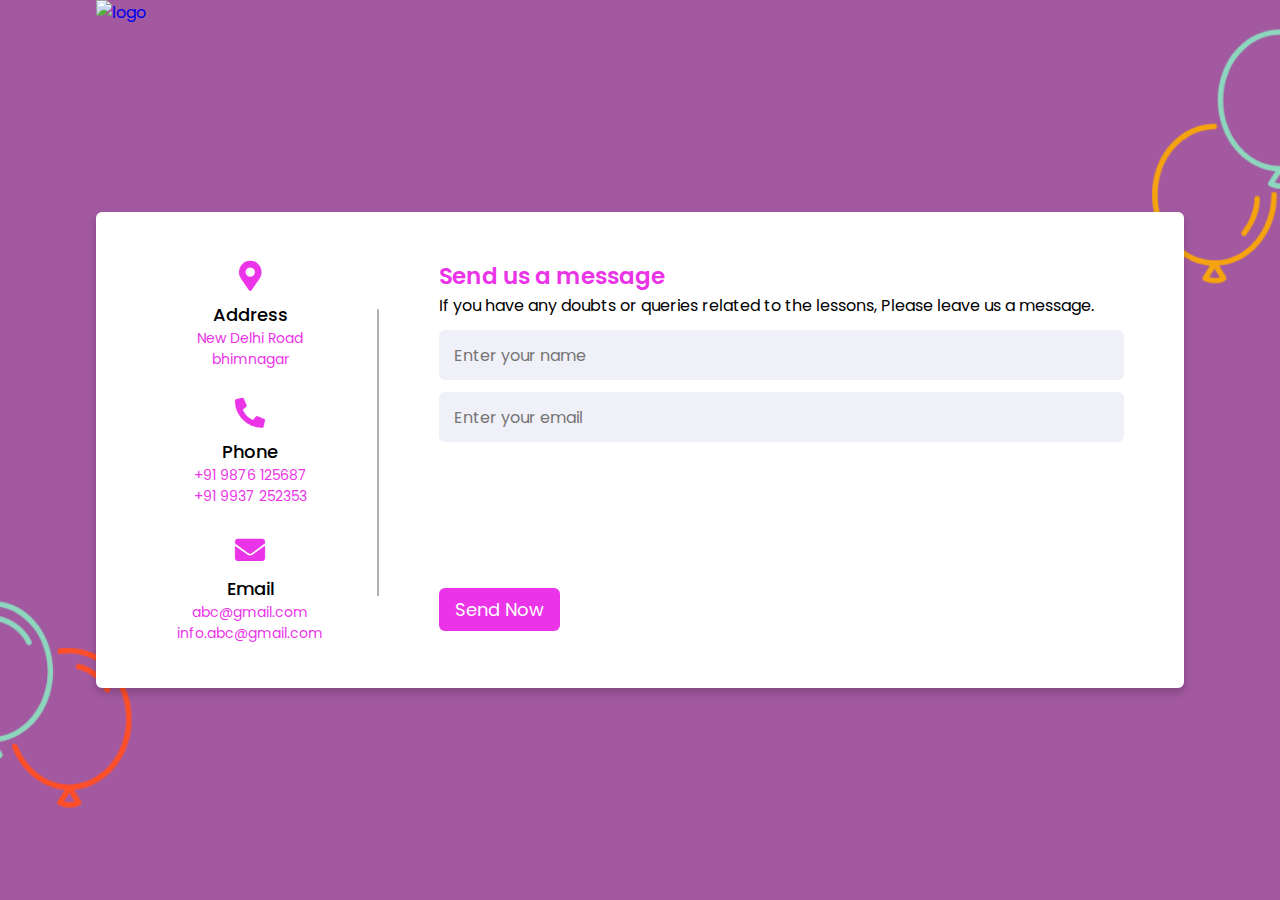
==== contact.html @ 3251f474 "Add files via upload" ====
<!DOCTYPE html>

<html lang="en" dir="ltr">
  <head>
    <meta charset="UTF-8">
    <title> MathoMaina | Contact</title>
    <link rel="stylesheet" href="style_contact.css">
    <!-- Fontawesome CDN Link -->
    <link rel="stylesheet" href="https://cdnjs.cloudflare.com/ajax/libs/font-awesome/5.15.2/css/all.min.css"/>
     <meta name="viewport" content="width=device-width, initial-scale=1.0">
   </head>
<body>
    <a href="index.html"><img class="logo" src="img/Logo.png" alt="logo"></a><br><br><br>
  <div class="container">
    <div class="content">
      <div class="left-side">
        <div class="address details">
          <i class="fas fa-map-marker-alt"></i>
          <div class="topic">Address</div>
          <div class="text-one">New Delhi Road</div>
          <div class="text-two">bhimnagar</div>
        </div>
        <div class="phone details">
          <i class="fas fa-phone-alt"></i>
          <div class="topic">Phone</div>
          <div class="text-one">+91 9876 125687</div>
          <div class="text-two">+91 9937 252353</div>
        </div>
        <div class="email details">
          <i class="fas fa-envelope"></i>
          <div class="topic">Email</div>
          <div class="text-one">abc@gmail.com</div>
          <div class="text-two">info.abc@gmail.com</div>
        </div>
      </div>
      <div class="right-side">
        <div class="topic-text">Send us a message</div>
        <p>If you have any doubts or queries related to  the lessons, Please leave us a message.</p>
      <form action="#">
        <div class="input-box">
          <input type="text" placeholder="Enter your name">
        </div>
        <div class="input-box">
          <input type="text" placeholder="Enter your email">
        </div>
        <div class="input-box message-box">
          
        </div>
        <div class="button">
          <input type="button" value="Send Now" >
        </div>
      </form>
    </div>
    </div>
  </div>
</body>
</html>
---- style_contact.css ----
/* Google Font CDN Link */
@import url('https://fonts.googleapis.com/css2?family=Poppins:wght@200;300;400;500;600;700&display=swap');

*{
  margin: 0;
  padding: 0;
  box-sizing: border-box;
  font-family: "Poppins" , sans-serif;
}

.logo{
    position: absolute;
    top: 0px;
}
body{
  min-height: 100vh;
  width: 100%;
  background: #c8e8e9;
  display: flex;
  align-items: center;
  justify-content: center;
  background:url('img/bg.png');
  background-size: cover;
  background-repeat: no-repeat;
  background-position: center;
  background-attachment: fixed;
  
}
.container{
  width: 85%;
  background: #fff;
  border-radius: 6px;
  padding: 20px 60px 30px 40px;
  box-shadow: 0 5px 10px rgba(0, 0, 0, 0.2);
}
.container .content{
  display: flex;
  align-items: center;
  justify-content: space-between;
}
.container .content .left-side{
  width: 25%;
  height: 100%;
  display: flex;
  flex-direction: column;
  align-items: center;
  justify-content: center;
  margin-top: 15px;
  position: relative;
}
.content .left-side::before{
  content: '';
  position: absolute;
  height: 70%;
  width: 2px;
  right: -15px;
  top: 50%;
  transform: translateY(-50%);
  background: #afafb6;
}
.content .left-side .details{
  margin: 14px;
  text-align: center;
}
.content .left-side .details i{
  font-size: 30px;
  color: #eb34e8;
  margin-bottom: 10px;
}
.content .left-side .details .topic{
  font-size: 18px;
  font-weight: 500;
}
.content .left-side .details .text-one,
.content .left-side .details .text-two{
  font-size: 14px;
  color: #eb34e8;
}
.container .content .right-side{
  width: 75%;
  margin-left: 75px;
}
.content .right-side .topic-text{
  font-size: 23px;
  font-weight: 600;
  color: #eb34e8;
}
.right-side .input-box{
  height: 50px;
  width: 100%;
  margin: 12px 0;
}
.right-side .input-box input,
.right-side .input-box textarea{
  height: 100%;
  width: 100%;
  border: none;
  outline: none;
  font-size: 16px;
  background: #F0F1F8;
  border-radius: 6px;
  padding: 0 15px;
  resize: none;
}
.right-side .message-box{
  min-height: 110px;
}
.right-side .input-box textarea{
  padding-top: 6px;
}
.right-side .button{
  display: inline-block;
  margin-top: 12px;
}
.right-side .button input[type="button"]{
  color: #fff;
  font-size: 18px;
  outline: none;
  border: none;
  padding: 8px 16px;
  border-radius: 6px;
  background: #eb34e8;
  cursor: pointer;
  transition: all 0.3s ease;
}
.button input[type="button"]:hover{
  background: #eb34e8;
}

@media (max-width: 950px) {
  .container{
    width: 90%;
    padding: 30px 40px 40px 35px ;
  }
  .container .content .right-side{
   width: 75%;
   margin-left: 55px;
}
}
@media (max-width: 820px) {
  .container{
    margin: 40px 0;
    height: 100%;
  }
  .container .content{
    flex-direction: column-reverse;
  }
 .container .content .left-side{
   width: 100%;
   flex-direction: row;
   margin-top: 40px;
   justify-content: center;
   flex-wrap: wrap;
 }
 .container .content .left-side::before{
   display: none;
 }
 .container .content .right-side{
   width: 100%;
   margin-left: 0;
 }
}
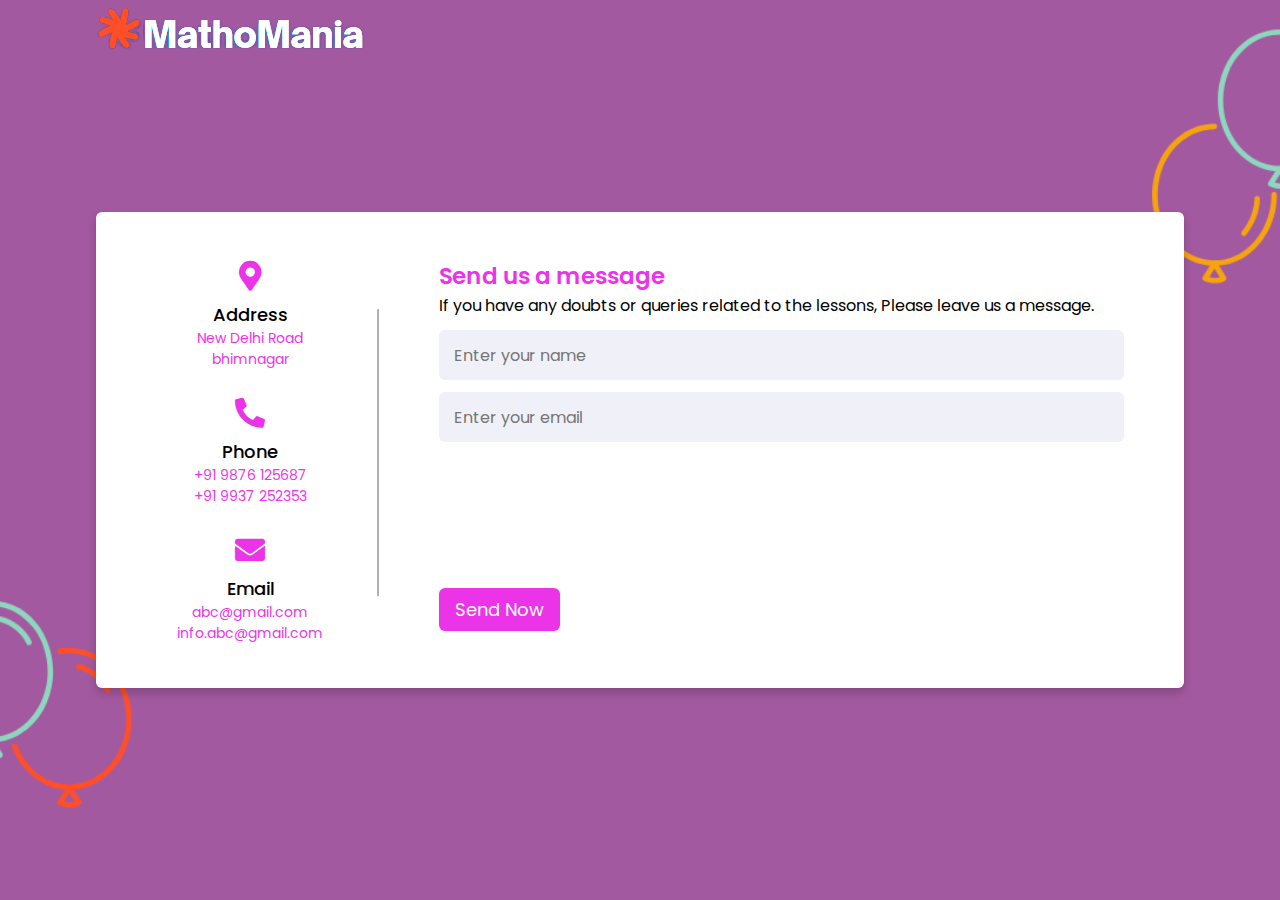
==== commit 21e4a713: "Update contact.html" ====
--- a/contact.html
+++ b/contact.html
@@ -10,7 +10,7 @@
      <meta name="viewport" content="width=device-width, initial-scale=1.0">
    </head>
 <body>
-    <a href="index.html"><img class="logo" src="img/Logo.png" alt="logo"></a><br><br><br>
+    <a href="index.html"><img class="logo" src="img/logo.png" alt="logo"></a><br><br><br>
   <div class="container">
     <div class="content">
       <div class="left-side">
